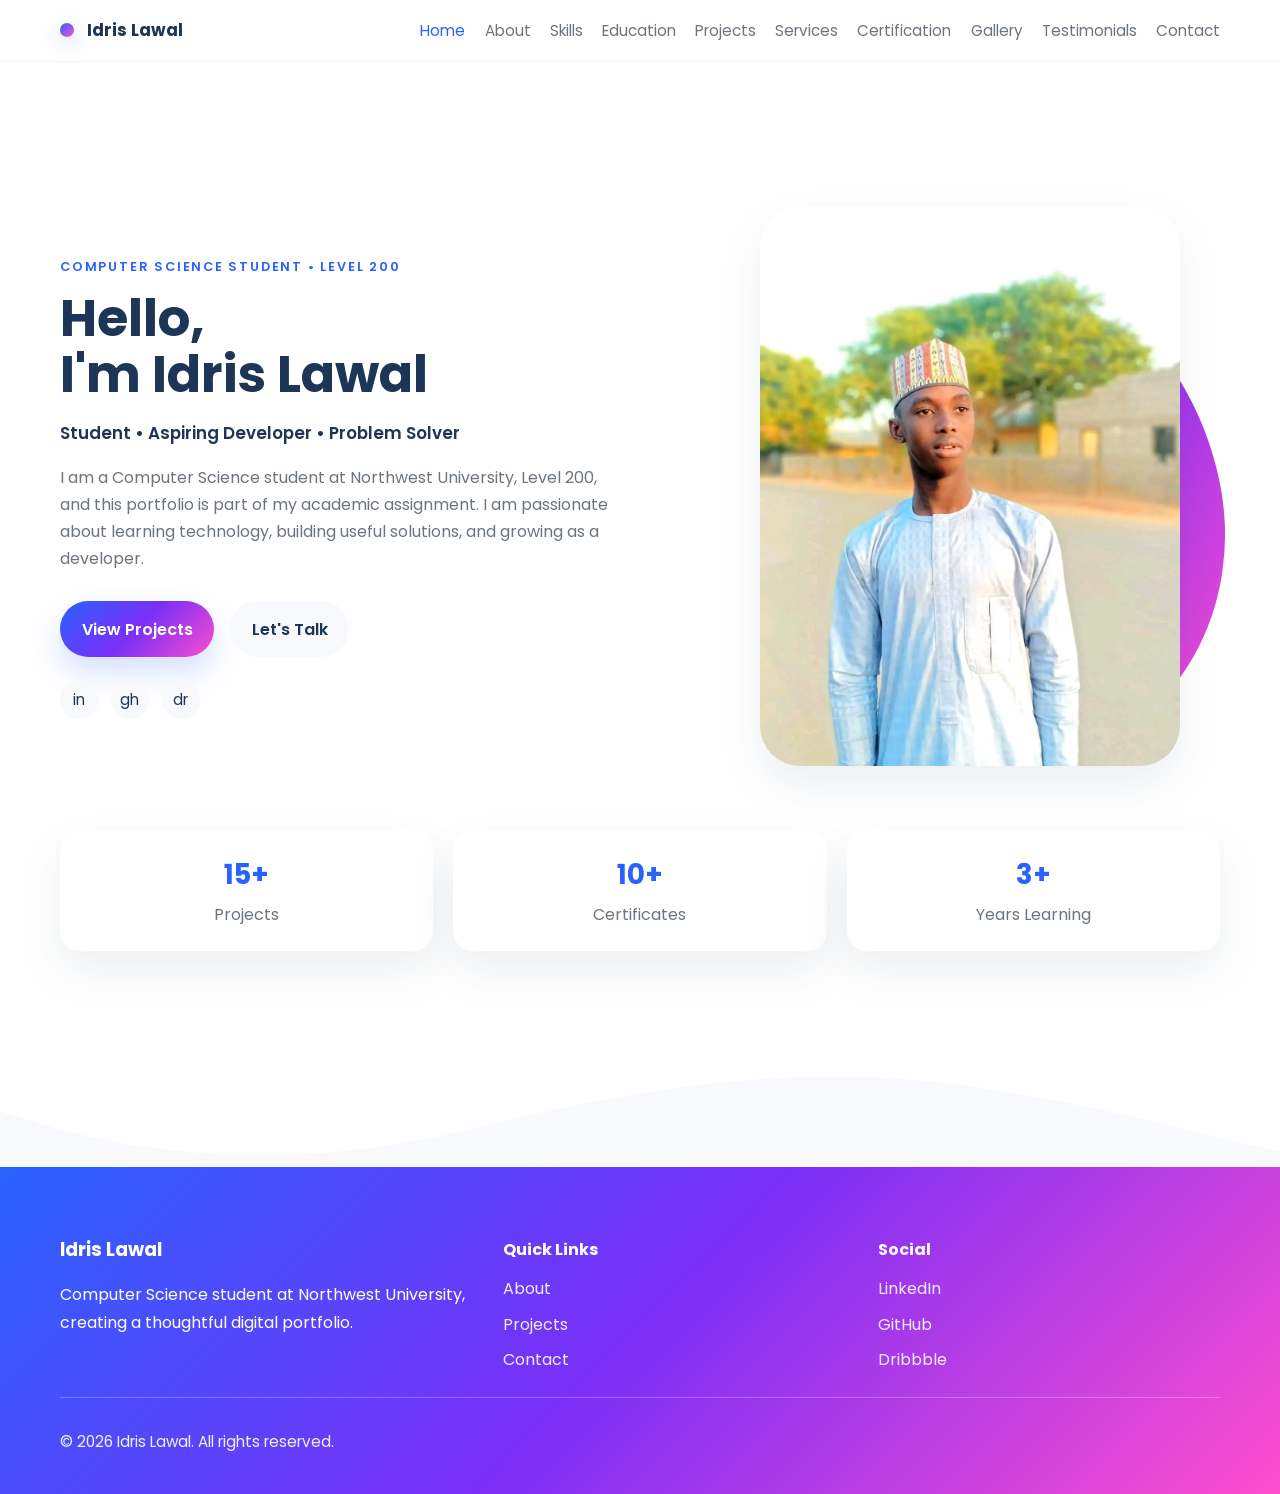
==== index.html @ 6afe7000 "Fix portfolio folder structure" ====
<!DOCTYPE html>
<html lang="en">
  <head>
    <meta charset="UTF-8" />
    <meta name="viewport" content="width=device-width, initial-scale=1.0" />
    <title>Idris Lawal | Personal Portfolio</title>
    <meta name="description" content="A modern portfolio website for Idris Lawal, a Computer Science student at Northwest University." />
    <link rel="preconnect" href="https://fonts.googleapis.com" />
    <link rel="preconnect" href="https://fonts.gstatic.com" crossorigin />
    <link href="https://fonts.googleapis.com/css2?family=Poppins:wght@400;500;600;700&display=swap" rel="stylesheet" />
    <link rel="stylesheet" href="css/style.css" />
  </head>
  <body>
    <header class="site-header">
      <nav class="container site-nav">
        <a class="logo" href="index.html">
          <span class="logo-mark"></span>
          Idris Lawal
        </a>
        <ul class="nav-links">
          <li><a class="active" href="index.html">Home</a></li>
          <li><a href="about.html">About</a></li>
          <li><a href="skills.html">Skills</a></li>
          <li><a href="education.html">Education</a></li>
          <li><a href="projects.html">Projects</a></li>
          <li><a href="services.html">Services</a></li>
          <li><a href="certification.html">Certification</a></li>
          <li><a href="gallery.html">Gallery</a></li>
          <li><a href="testimonials.html">Testimonials</a></li>
          <li><a href="contact.html">Contact</a></li>
        </ul>
      </nav>
    </header>

    <main class="container page-shell">
      <section class="hero">
        <div class="hero-copy">
          <p class="eyebrow">Computer Science Student • Level 200</p>
          <h1>Hello, <br />I'm Idris Lawal</h1>
          <p class="hero-role">Student • Aspiring Developer • Problem Solver</p>
          <p class="hero-text">
            I am a Computer Science student at Northwest University, Level 200, and this portfolio is part of my academic assignment.
            I am passionate about learning technology, building useful solutions, and growing as a developer.
          </p>
          <div class="hero-actions">
            <a class="btn btn-primary" href="projects.html">View Projects</a>
            <a class="btn btn-secondary" href="contact.html">Let's Talk</a>
          </div>
          <ul class="social-links" aria-label="Social links">
            <li><a href="#">in</a></li>
            <li><a href="#">gh</a></li>
            <li><a href="#">dr</a></li>
          </ul>
        </div>

        <div class="hero-visual">
          <div class="blob"></div>
          <img src="images/profile.jpg" alt="Portrait of Idris Lawal" />
        </div>
      </section>

      <section class="stats-grid" aria-label="Highlights">
        <article class="stat-card">
          <h3>15+</h3>
          <p>Projects</p>
        </article>
        <article class="stat-card">
          <h3>10+</h3>
          <p>Certificates</p>
        </article>
        <article class="stat-card">
          <h3>3+</h3>
          <p>Years Learning</p>
        </article>
      </section>
    </main>

    <div class="wave-divider" aria-hidden="true">
      <svg viewBox="0 0 1440 120" preserveAspectRatio="none">
        <path d="M0,64 C180,120 360,120 540,80 C720,40 900,16 1080,38 C1260,60 1380,96 1440,104 L1440,120 L0,120 Z"></path>
      </svg>
    </div>

    <footer class="site-footer">
      <div class="container footer-grid">
        <div>
          <h3>Idris Lawal</h3>
          <p>Computer Science student at Northwest University, creating a thoughtful digital portfolio.</p>
        </div>
        <div>
          <h4>Quick Links</h4>
          <ul>
            <li><a href="about.html">About</a></li>
            <li><a href="projects.html">Projects</a></li>
            <li><a href="contact.html">Contact</a></li>
          </ul>
        </div>
        <div>
          <h4>Social</h4>
          <ul>
            <li><a href="#">LinkedIn</a></li>
            <li><a href="#">GitHub</a></li>
            <li><a href="#">Dribbble</a></li>
          </ul>
        </div>
      </div>
      <div class="container footer-bottom">
        <p>© 2026 Idris Lawal. All rights reserved.</p>
      </div>
    </footer>
  </body>
</html>
---- css/style.css ----
/* --------------------------------------------------
   Portfolio Website Styles
   HTML + CSS Only
-------------------------------------------------- */

:root {
  --primary-blue: #2962FF;
  --primary-purple: #7B2FF7;
  --accent-pink: #FF4ECD;
  --bg: #FFFFFF;
  --light-bg: #F8F9FC;
  --text-dark: #1D3557;
  --text-gray: #6C757D;
  --shadow: 0 20px 45px rgba(29, 53, 87, 0.08);
  --radius: 20px;
}

* {
  box-sizing: border-box;
}

html {
  scroll-behavior: smooth;
}

body {
  margin: 0;
  font-family: 'Poppins', sans-serif;
  color: var(--text-dark);
  background: var(--bg);
  line-height: 1.7;
}

a {
  color: inherit;
  text-decoration: none;
}

img {
  max-width: 100%;
  display: block;
}

.container {
  width: min(1160px, calc(100% - 2rem));
  margin: 0 auto;
}

.page-shell {
  padding: 5rem 0 4rem;
}

.inner-page {
  padding-top: 7rem;
}

/* Header */
.site-header {
  position: sticky;
  top: 0;
  z-index: 10;
  background: rgba(255, 255, 255, 0.95);
  backdrop-filter: blur(12px);
  border-bottom: 1px solid rgba(29, 53, 87, 0.06);
}

.site-nav {
  display: flex;
  justify-content: space-between;
  align-items: center;
  padding: 1rem 0;
}

.logo {
  display: flex;
  align-items: center;
  gap: 0.8rem;
  font-weight: 700;
  font-size: 1.05rem;
}

.logo-mark {
  width: 14px;
  height: 14px;
  border-radius: 50%;
  background: linear-gradient(135deg, var(--primary-blue), var(--accent-pink));
  box-shadow: 0 6px 18px rgba(41, 98, 255, 0.25);
}

.nav-links {
  display: flex;
  flex-wrap: wrap;
  gap: 1.2rem;
  list-style: none;
  padding: 0;
  margin: 0;
}

.nav-links a {
  color: var(--text-gray);
  font-size: 0.95rem;
  transition: color 0.25s ease;
}

.nav-links a:hover,
.nav-links a.active {
  color: var(--primary-blue);
}

/* Hero */
.hero {
  display: grid;
  grid-template-columns: 1.1fr 0.9fr;
  align-items: center;
  gap: 3rem;
  padding: 4rem 0 3rem;
}

.eyebrow {
  display: inline-block;
  margin: 0 0 0.75rem;
  color: var(--primary-blue);
  font-weight: 600;
  text-transform: uppercase;
  letter-spacing: 0.14em;
  font-size: 0.8rem;
}

.hero h1,
.section-intro h2,
.split-content h2,
.contact-info h2 {
  font-size: clamp(2.2rem, 4vw, 3.4rem);
  line-height: 1.1;
  margin: 0 0 1rem;
  font-weight: 700;
}

.hero-role {
  font-size: 1.05rem;
  font-weight: 600;
  margin-bottom: 1rem;
  color: var(--text-dark);
}

.hero-text {
  color: var(--text-gray);
  max-width: 560px;
  margin-bottom: 1.8rem;
}

.hero-actions {
  display: flex;
  flex-wrap: wrap;
  gap: 1rem;
  margin-bottom: 1.5rem;
}

.btn {
  display: inline-flex;
  align-items: center;
  justify-content: center;
  padding: 0.9rem 1.35rem;
  border-radius: 999px;
  font-weight: 600;
  transition: transform 0.25s ease, box-shadow 0.25s ease;
}

.btn:hover {
  transform: translateY(-2px);
}

.btn-primary {
  background: linear-gradient(135deg, var(--primary-blue), var(--primary-purple), var(--accent-pink));
  color: #fff;
  box-shadow: 0 15px 30px rgba(41, 98, 255, 0.2);
}

.btn-secondary {
  background: var(--light-bg);
  color: var(--text-dark);
}

.social-links {
  display: flex;
  gap: 0.8rem;
  list-style: none;
  padding: 0;
  margin: 0;
}

.social-links a {
  display: inline-flex;
  width: 38px;
  height: 38px;
  align-items: center;
  justify-content: center;
  border-radius: 50%;
  background: var(--light-bg);
  color: var(--text-dark);
  font-size: 0.95rem;
  transition: background 0.25s ease;
}

.social-links a:hover {
  background: var(--light-bg);
}

.hero-visual {
  position: relative;
  display: flex;
  justify-content: center;
  align-items: center;
}

.hero-visual img,
.split-image img {
  width: min(420px, 100%);
  border-radius: 40px;
  object-fit: cover;
  box-shadow: var(--shadow);
  position: relative;
  z-index: 2;
}

.blob {
  position: absolute;
  inset: 8% 0 0 8%;
  background: linear-gradient(135deg, var(--primary-blue), var(--primary-purple), var(--accent-pink));
  border-radius: 48% 52% 46% 54% / 55% 54% 46% 45%;
  transform: rotate(-12deg);
  z-index: 1;
}

.stats-grid,
.card-grid {
  display: grid;
  gap: 1.25rem;
}

.stats-grid {
  grid-template-columns: repeat(3, 1fr);
  margin-top: 1rem;
}

.stat-card,
.mini-card,
.project-card,
.testimonial-card,
.section-card,
.contact-form,
.contact-info {
  background: #fff;
  border-radius: var(--radius);
  box-shadow: var(--shadow);
}

.stat-card {
  padding: 1.4rem 1.2rem;
  text-align: center;
}

.stat-card h3 {
  margin: 0 0 0.2rem;
  font-size: 1.7rem;
  color: var(--primary-blue);
}

.stat-card p {
  margin: 0;
  color: var(--text-gray);
}

.wave-divider {
  margin-top: 2rem;
}

.wave-divider svg {
  display: block;
  width: 100%;
  height: 120px;
}

.wave-divider path {
  fill: var(--light-bg);
}

/* Inner pages */
.section-card {
  padding: 2rem;
}

.section-intro {
  margin-bottom: 2rem;
}

.split-section {
  display: grid;
  grid-template-columns: 0.95fr 1.05fr;
  gap: 2rem;
  align-items: center;
  margin-bottom: 2rem;
}

.split-image {
  position: relative;
  display: flex;
  justify-content: center;
}

.split-content p {
  color: var(--text-gray);
}

.card-grid.three-up {
  grid-template-columns: repeat(3, 1fr);
}

.mini-card,
.project-card,
.testimonial-card {
  padding: 1.4rem;
}

.project-card img {
  width: 100%;
  height: 210px;
  object-fit: cover;
  border-radius: 16px;
  margin-bottom: 1rem;
}

.text-link {
  font-weight: 600;
  color: var(--primary-blue);
}

.skills-list {
  display: grid;
  gap: 1rem;
}

.skill-item {
  padding: 0.8rem 0;
}

.skill-label {
  display: flex;
  justify-content: space-between;
  margin-bottom: 0.5rem;
  font-weight: 600;
}

.progress {
  width: 100%;
  height: 10px;
  background: var(--light-bg);
  border-radius: 999px;
  overflow: hidden;
}

.progress span {
  display: block;
  height: 100%;
  border-radius: inherit;
  background: linear-gradient(135deg, var(--primary-blue), var(--primary-purple), var(--accent-pink));
}

.timeline {
  display: grid;
  gap: 1rem;
}

.timeline-item {
  display: grid;
  grid-template-columns: 130px 1fr;
  gap: 1rem;
  padding: 1rem 0;
  border-bottom: 1px solid rgba(29, 53, 87, 0.08);
}

.timeline-year {
  color: var(--primary-blue);
  font-weight: 700;
}

.gallery-grid {
  display: grid;
  grid-template-columns: repeat(2, 1fr);
  gap: 1rem;
}

.gallery-grid img {
  width: 100%;
  height: 220px;
  object-fit: cover;
  border-radius: 16px;
}

.avatar {
  width: 44px;
  height: 44px;
  border-radius: 50%;
  display: grid;
  place-items: center;
  background: linear-gradient(135deg, var(--primary-blue), var(--primary-purple));
  color: #fff;
  font-weight: 700;
  margin-bottom: 0.8rem;
}

.contact-section {
  display: grid;
  grid-template-columns: 0.95fr 1.05fr;
  gap: 2rem;
  align-items: start;
}

.contact-info {
  padding: 2rem;
}

.contact-info ul {
  padding-left: 1rem;
  color: var(--text-gray);
}

.contact-form {
  padding: 2rem;
  display: grid;
  gap: 1rem;
}

.contact-form label {
  display: grid;
  gap: 0.45rem;
  font-weight: 600;
}

.contact-form input,
.contact-form textarea {
  border: 1px solid rgba(29, 53, 87, 0.12);
  border-radius: 14px;
  padding: 0.9rem 1rem;
  font: inherit;
  color: var(--text-dark);
  background: var(--light-bg);
}

/* Footer */
.site-footer {
  background: linear-gradient(135deg, var(--primary-blue), var(--primary-purple), var(--accent-pink));
  color: #fff;
  padding: 3rem 0 1.5rem;
}

.footer-grid {
  display: grid;
  grid-template-columns: 1.2fr 1fr 1fr;
  gap: 2rem;
  padding-bottom: 1.5rem;
}

.site-footer h3,
.site-footer h4 {
  margin-bottom: 0.75rem;
}

.site-footer ul {
  list-style: none;
  padding: 0;
  margin: 0;
  display: grid;
  gap: 0.5rem;
}

.site-footer a {
  color: rgba(255,255,255,0.9);
}

.footer-bottom {
  border-top: 1px solid rgba(255,255,255,0.25);
  padding-top: 1rem;
  font-size: 0.95rem;
  color: rgba(255,255,255,0.92);
}

.certificate-preview {
  margin: 1.5rem 0 2rem;
  padding: 1rem;
  border-radius: 20px;
  background: var(--light-bg);
  box-shadow: inset 0 0 0 1px rgba(29, 53, 87, 0.06);
}

.certificate-preview img {
  width: 100%;
  max-width: 760px;
  margin: 0 auto;
  border-radius: 16px;
  box-shadow: var(--shadow);
}

/* Responsive */
@media (max-width: 900px) {
  .hero,
  .split-section,
  .contact-section,
  .card-grid.three-up,
  .stats-grid {
    grid-template-columns: 1fr;
  }

  .hero {
    padding-top: 2rem;
  }

  .hero-visual {
    order: -1;
  }

  .footer-grid {
    grid-template-columns: 1fr;
  }
}

@media (max-width: 760px) {
  .site-nav {
    flex-direction: column;
    align-items: flex-start;
    gap: 0.8rem;
  }

  .nav-links {
    gap: 0.75rem 1rem;
  }

  .section-card,
  .contact-info,
  .contact-form {
    padding: 1.25rem;
  }

  .timeline-item {
    grid-template-columns: 1fr;
  }

  .gallery-grid {
    grid-template-columns: 1fr;
  }
}

@media (max-width: 600px) {
  .container {
    width: min(100%, calc(100% - 1.25rem));
  }

  .page-shell {
    padding: 3rem 0 2.5rem;
  }

  .inner-page {
    padding-top: 5rem;
  }

  .site-nav {
    padding: 0.85rem 0;
  }

  .nav-links {
    width: 100%;
    justify-content: space-between;
    gap: 0.6rem 0.8rem;
  }

  .nav-links a {
    font-size: 0.9rem;
  }

  .hero {
    gap: 2rem;
    padding: 2rem 0 1.5rem;
  }

  .hero h1 {
    font-size: 2.1rem;
  }

  .hero-actions {
    flex-direction: column;
    align-items: stretch;
  }

  .btn {
    width: 100%;
  }

  .hero-visual img,
  .split-image img {
    width: min(340px, 100%);
  }

  .stats-grid,
  .card-grid.three-up {
    grid-template-columns: 1fr;
  }

  .section-card {
    padding: 1.2rem;
  }

  .section-intro h2,
  .split-content h2,
  .contact-info h2 {
    font-size: 1.7rem;
  }

  .project-card img,
  .gallery-grid img {
    height: 180px;
  }

  .contact-info,
  .contact-form {
    padding: 1.15rem;
  }

  .wave-divider svg {
    height: 80px;
  }

  .footer-grid {
    gap: 1.25rem;
  }
}
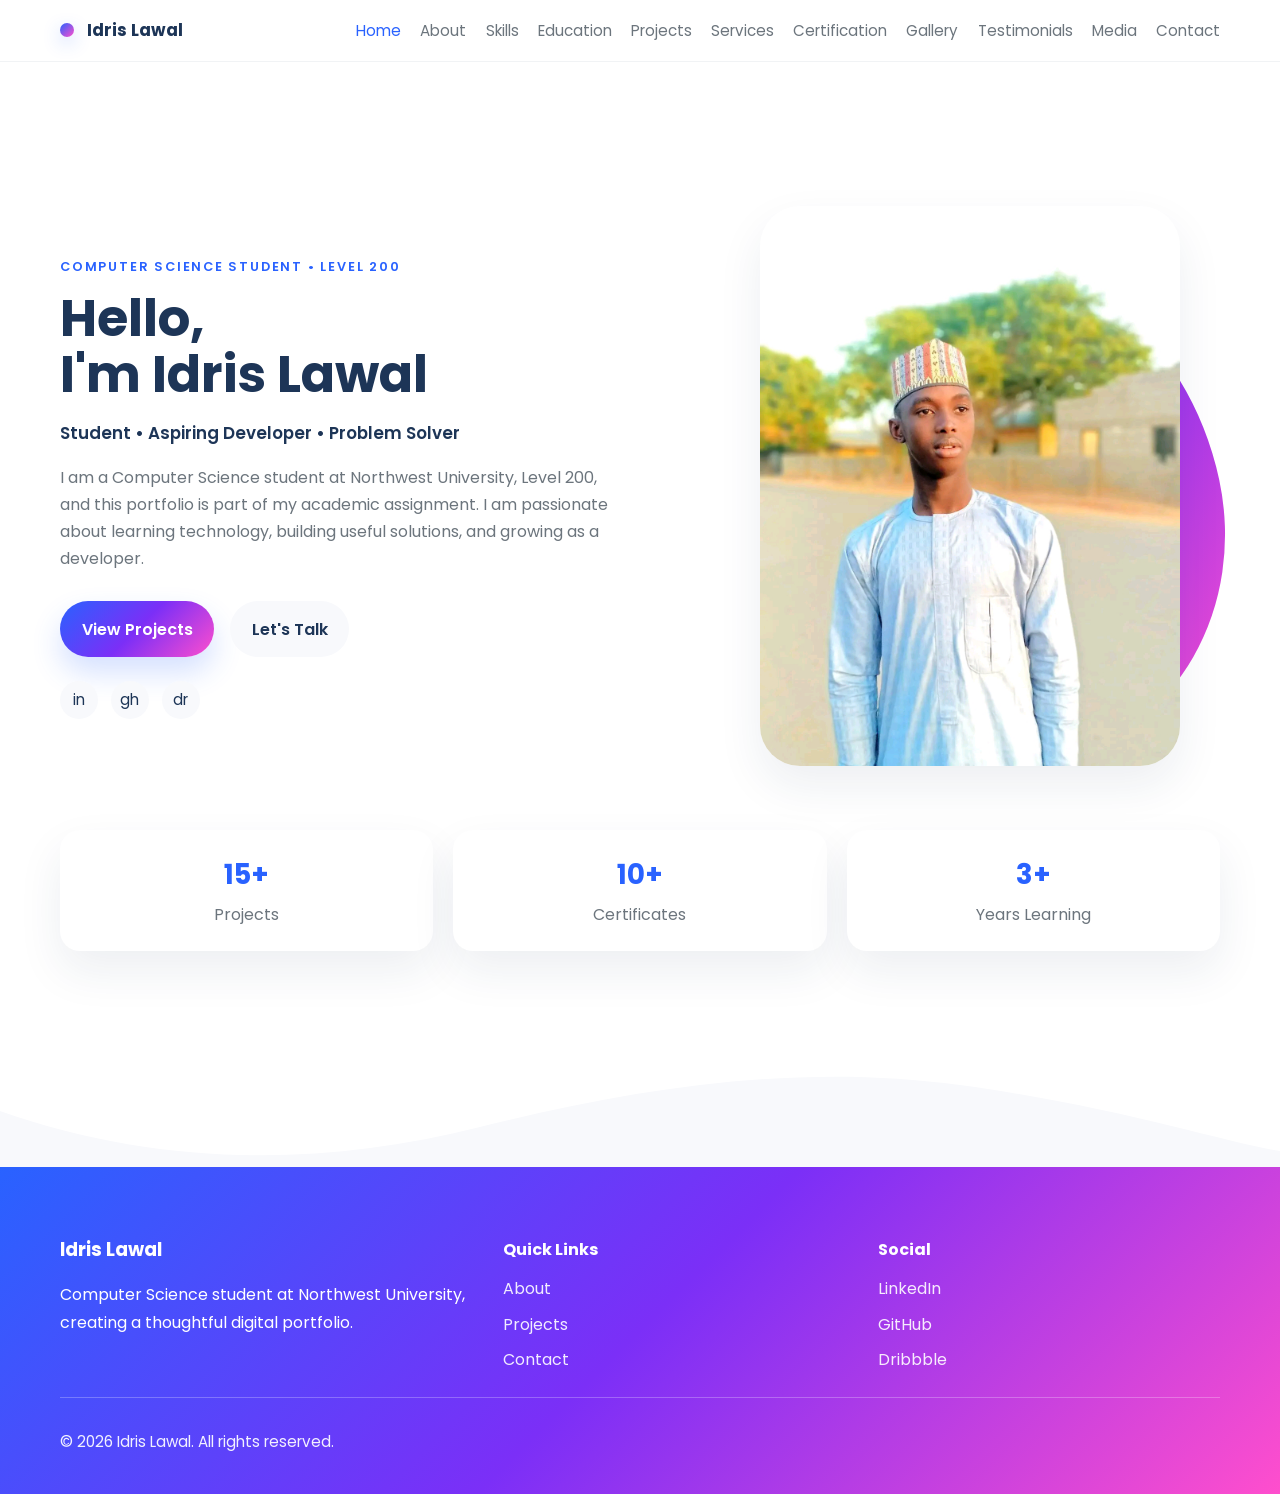
==== commit 94af9327: "add audio + video + iframe elements" ====
--- a/index.html
+++ b/index.html
@@ -27,6 +27,7 @@
           <li><a href="certification.html">Certification</a></li>
           <li><a href="gallery.html">Gallery</a></li>
           <li><a href="testimonials.html">Testimonials</a></li>
+          <li><a href="media.html">Media</a></li>
           <li><a href="contact.html">Contact</a></li>
         </ul>
       </nav>
--- a/css/style.css
+++ b/css/style.css
@@ -447,6 +447,52 @@
   background: var(--light-bg);
 }
 
+/* Media page */
+.media-grid {
+  display: grid;
+  gap: 1.5rem;
+}
+
+.media-card {
+  padding: 1.4rem;
+  border-radius: var(--radius);
+  background: var(--light-bg);
+  box-shadow: inset 0 0 0 1px rgba(29, 53, 87, 0.06);
+}
+
+.media-card h3 {
+  margin-top: 0;
+  margin-bottom: 0.5rem;
+}
+
+.media-card p {
+  color: var(--text-gray);
+  margin-top: 0;
+  margin-bottom: 1rem;
+}
+
+.media-card video,
+.media-card audio {
+  width: 100%;
+  border-radius: 14px;
+}
+
+.media-frame {
+  position: relative;
+  width: 100%;
+  padding-top: 56.25%;
+  overflow: hidden;
+  border-radius: 16px;
+}
+
+.media-frame iframe {
+  position: absolute;
+  inset: 0;
+  width: 100%;
+  height: 100%;
+  border: 0;
+}
+
 /* Footer */
 .site-footer {
   background: linear-gradient(135deg, var(--primary-blue), var(--primary-purple), var(--accent-pink));
